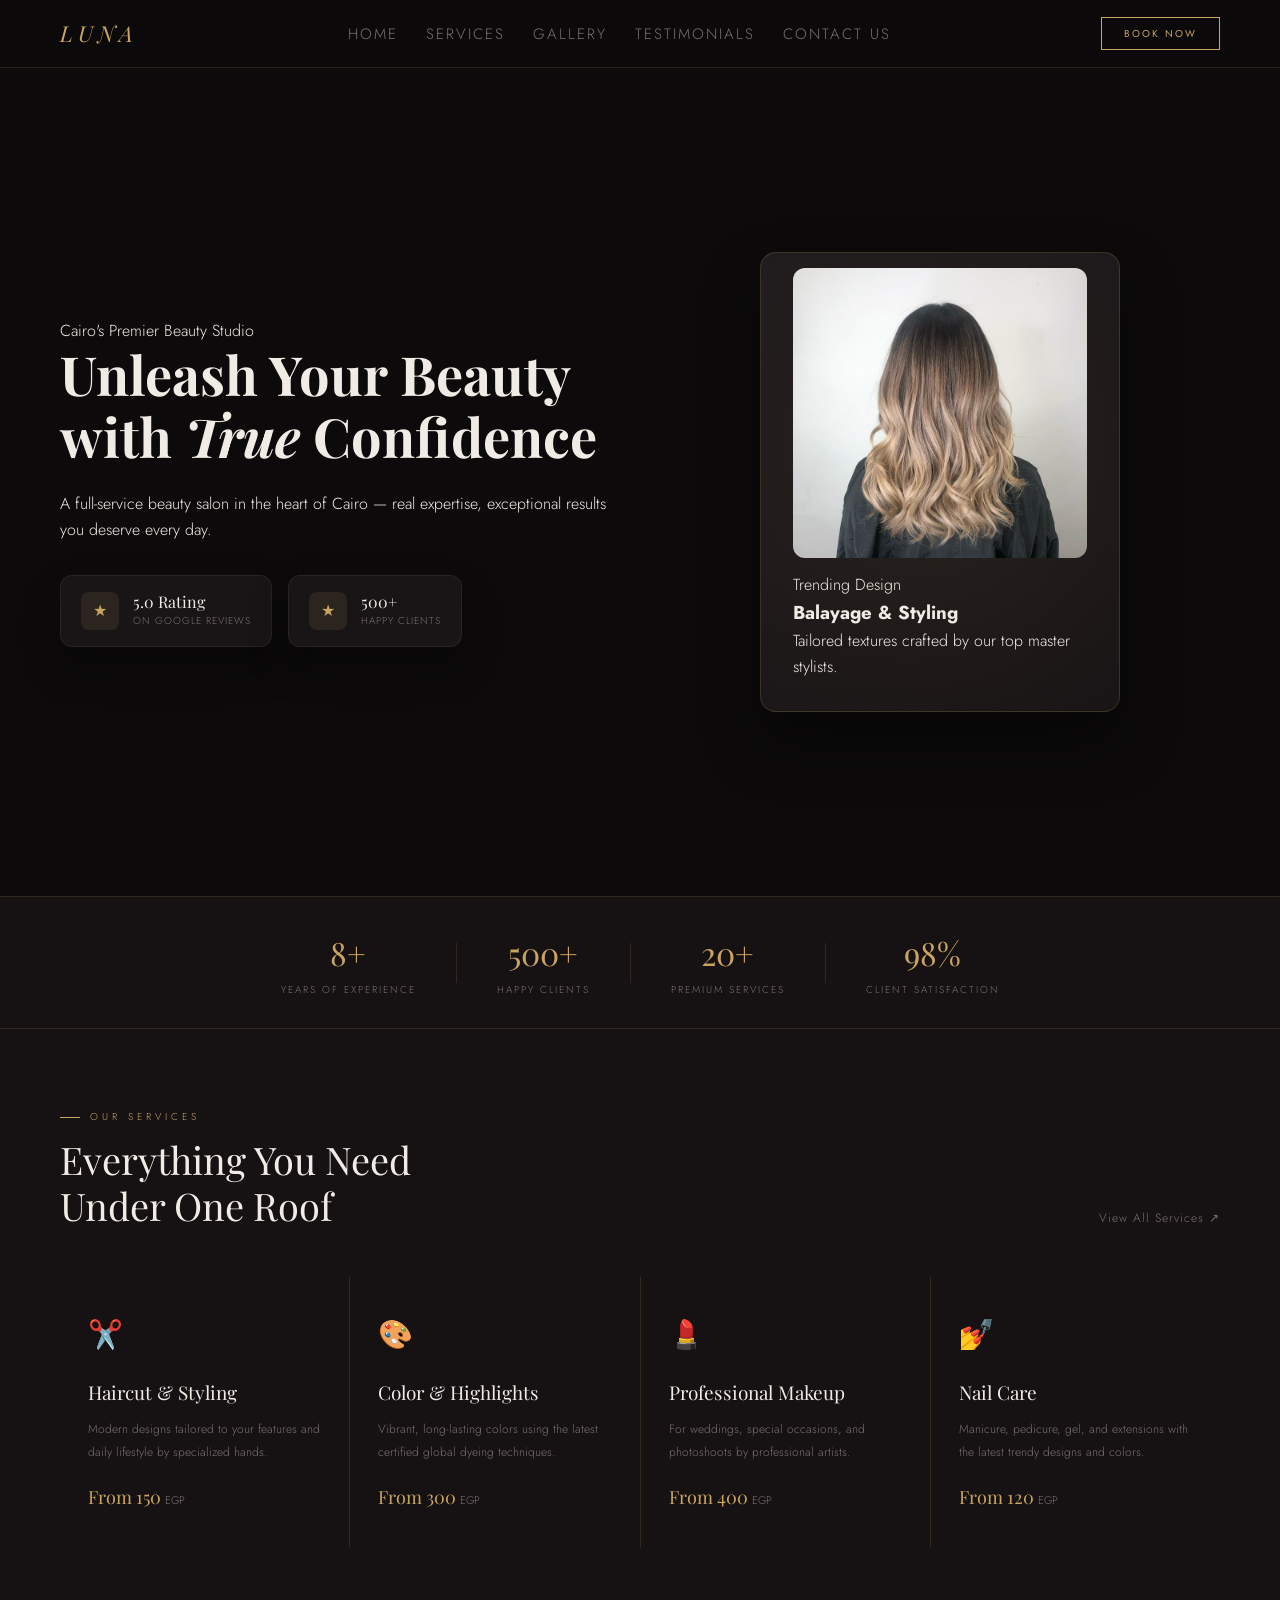
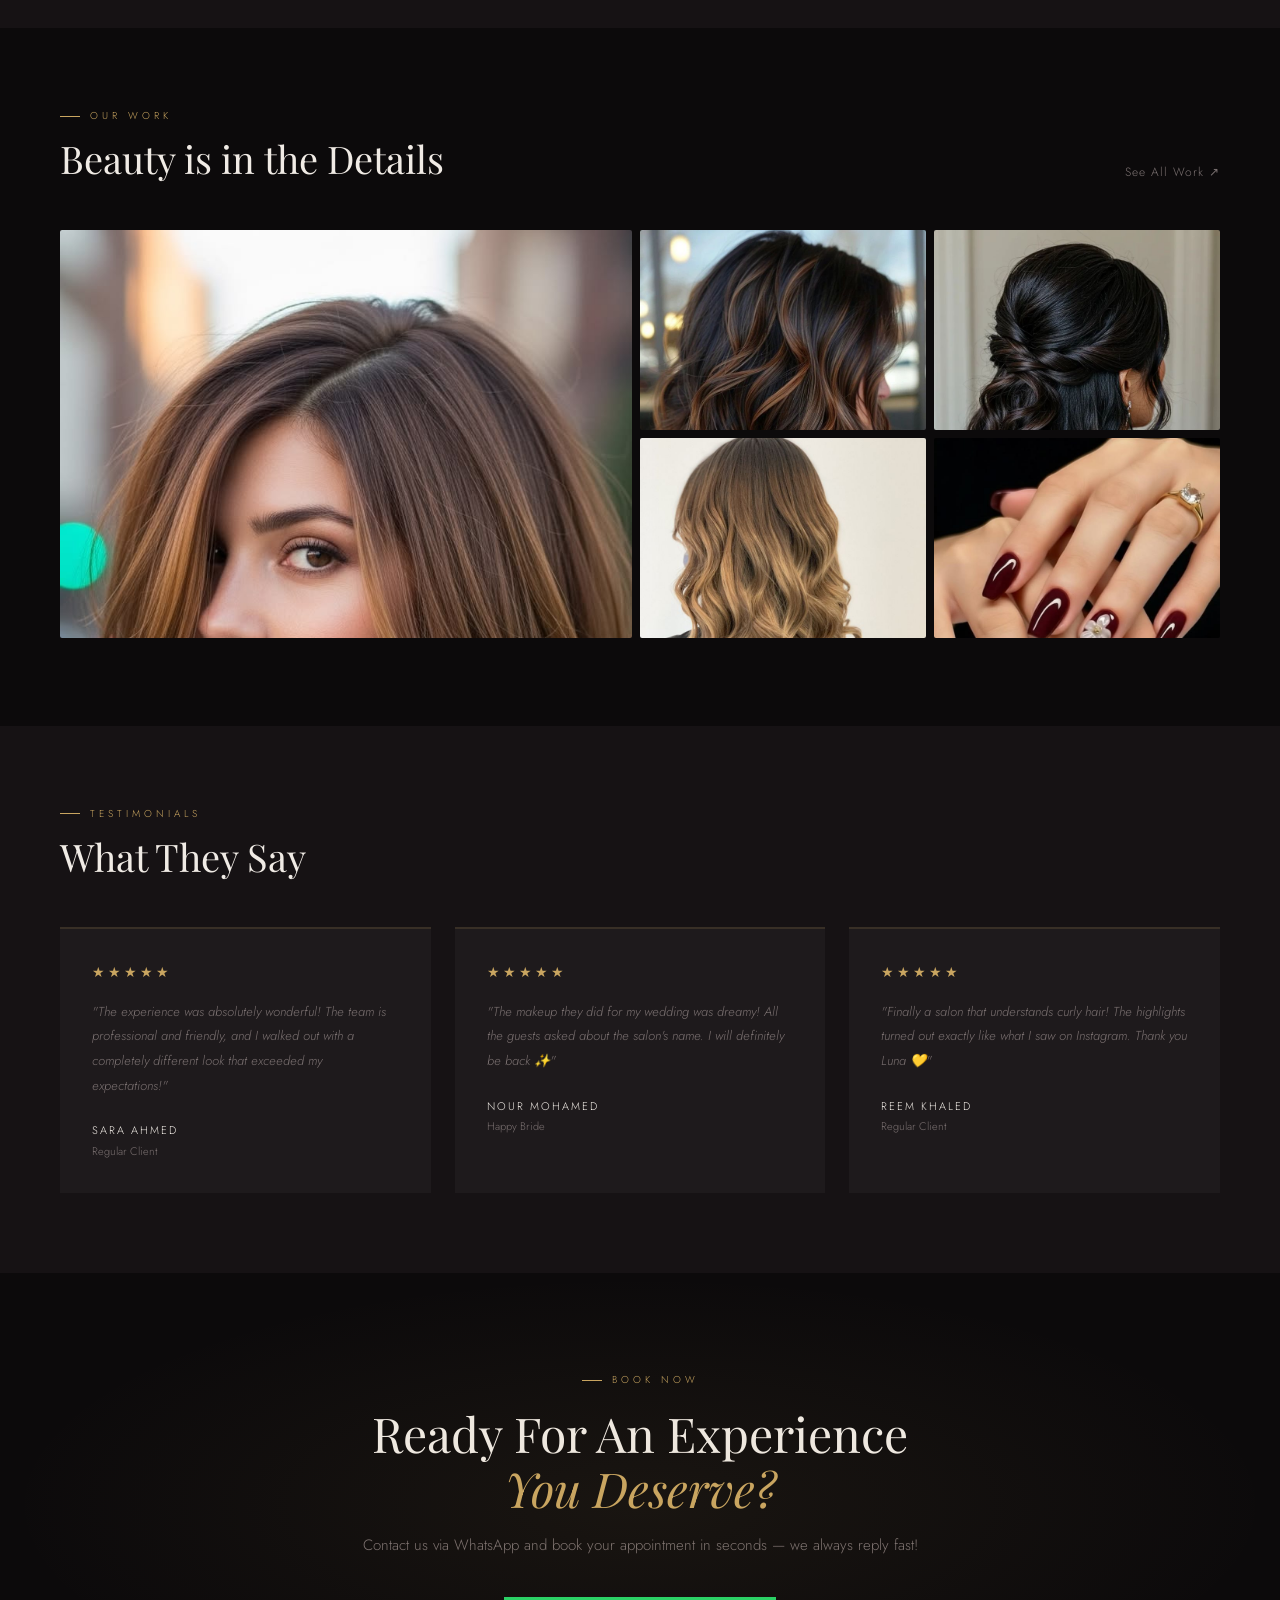
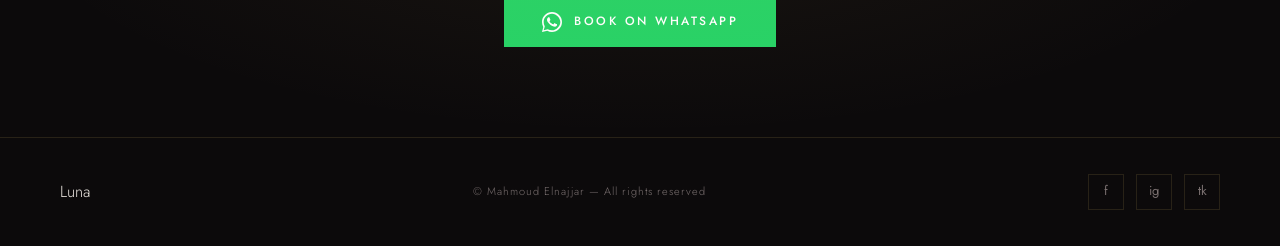
==== salon/index.html @ 4458add7 "Add files via upload" ====
<!DOCTYPE html>
<html lang="en"> <head>
    <meta charset="UTF-8">
    <meta name="viewport" content="width=device-width, initial-scale=1.0">
    <title>Luna Beauty Studio</title>
    <link href="https://fonts.googleapis.com/css2?family=Playfair+Display:ital,wght@0,400;0,700;1,400&family=Jost:wght@300;400;500;600&display=swap" rel="stylesheet">
    <link rel="stylesheet" href="style.css">
</head>

<body>

    <nav>
        <div class="hero-logo">LUNA</div>
        <ul class="nav-links">
            <li><a href="#hero">Home</a></li>
            <li><a href="#services">Services</a></li>
            <li><a href="#gallery">Gallery</a></li>
            <li><a href="#testimonials">Testimonials</a></li>
            <li><a href="#contact">Contact Us</a></li>
        </ul>
        <button class="btn-nav" onclick="window.open('https://wa.me/201554022009','_blank')">Book Now</button>
    </nav>

    <section class="hero" id="hero">
        <div class="hero-content">
            <p class="dis">Cairo's Premier Beauty Studio</p>
            <h1 class="hero-title">
                Unleash Your Beauty <br>
                with <em>True</em> Confidence
            </h1>
            <p class="hero-sub">
                A full-service beauty salon in the heart of Cairo — real expertise, 
                exceptional results you deserve every day.
            </p>
            
            <div class="hero-stats">
                <div class="stat-card rate-card">
                    <div class="stat-icon">★</div>
                    <div>
                        <h4>5.0 Rating</h4>
                        <p>On Google Reviews</p>
                    </div>
                </div>
                <div class="stat-card clients-card">
                    <div class="stat-icon">★</div>
                    <div>
                        <h4>500+</h4>
                        <p>Happy Clients</p>
                    </div>
                </div>
            </div>
        </div>
        
        <div class="hero-visual">
            <div class="feat-card">
                <div class="card-glow"></div>
                <div class="card-content">
                    <img src="images/cover.jpg" class="card-img" alt="Balayage & Styling Cover">
                    <span class="card-tag">Trending Design</span>
                    <h3 class="card-title">Balayage & Styling</h3>
                    <p class="card-text">Tailored textures crafted by our top master stylists.</p>
                </div>
            </div>
        </div>
    </section>

    <div class="divider">
        <div class="div-item">
            <div class="div-num">8+</div>
            <div class="div-label">Years of Experience</div>
        </div>
        <div class="div-sep"></div>
        <div class="div-item">
            <div class="div-num">500+</div>
            <div class="div-label">Happy Clients</div>
        </div>
        <div class="div-sep"></div>
        <div class="div-item">
            <div class="div-num">20+</div>
            <div class="div-label">Premium Services</div>
        </div>
        <div class="div-sep"></div>
        <div class="div-item">
            <div class="div-num">98%</div>
            <div class="div-label">Client Satisfaction</div>
        </div>
    </div>

    <section class="services" id="services">
        <div class="sec-head">
            <div>
                <p class="sec-ey">Our Services</p>
                <h2 class="sec-title">Everything You Need<br>Under One Roof</h2>
            </div>
            <a href="#" class="sec-link">View All Services ↗</a>
        </div>

        <div class="services-grid">
            <div class="s-card">
                <span class="s-icon">✂️</span>
                <h3 class="s-name">Haircut & Styling</h3>
                <p class="s-desc">Modern designs tailored to your features and daily lifestyle by specialized hands.</p>
                <p class="s-price">From 150 <small>EGP</small></p>
            </div>
            <div class="s-card">
                <span class="s-icon">🎨</span>
                <h3 class="s-name">Color & Highlights</h3>
                <p class="s-desc">Vibrant, long-lasting colors using the latest certified global dyeing techniques.</p>
                <p class="s-price">From 300 <small>EGP</small></p>
            </div>
            <div class="s-card">
                <span class="s-icon">💄</span>
                <h3 class="s-name">Professional Makeup</h3>
                <p class="s-desc">For weddings, special occasions, and photoshoots by professional artists.</p>
                <p class="s-price">From 400 <small>EGP</small></p>
            </div>
            <div class="s-card">
                <span class="s-icon">💅</span>
                <h3 class="s-name">Nail Care</h3>
                <p class="s-desc">Manicure, pedicure, gel, and extensions with the latest trendy designs and colors.</p>
                <p class="s-price">From 120 <small>EGP</small></p>
            </div>
        </div>
    </section>

    <section class="gallery" id="gallery">
        <div class="sec-head">
            <div>
                <p class="sec-ey">Our Work</p>
                <h2 class="sec-title">Beauty is in the Details</h2>
            </div>
            <a href="#" class="sec-link">See All Work ↗</a>
        </div>

       <div class="gal-grid">
            <div class="g-item">
                <img src="images/cut-color.jpg" alt="Cut & Color" class="g-img" loading="lazy">
                <div class="g-overlay"><span class="g-label">Cut & Color</span></div>
            </div>
            <div class="g-item">
                <img src="images/highlights.jpg" alt="Highlights" class="g-img pos-center" loading="lazy">
                <div class="g-overlay"><span class="g-label">Highlights</span></div>
            </div>
            <div class="g-item">
                <img src="images/styling.jpg" alt="Bridal Makeup" class="g-img pos-center" loading="lazy">
                <div class="g-overlay"><span class="g-label">Bridal Makeup</span></div>
            </div>
            <div class="g-item">
                <img src="images/balayage.jpg" alt="Balayage" class="g-img pos-center" loading="lazy">
                <div class="g-overlay"><span class="g-label">Balayage</span></div>
            </div>
            <div class="g-item">
                <img src="images/nail-art.jpg" alt="Nail Art" class="g-img" loading="lazy">
                <div class="g-overlay"><span class="g-label">Nail Art</span></div>
            </div>
            <div class="g-item">
                <img src="images/updo.jpg" alt="Updo Styling" class="g-img" loading="lazy">
                <div class="g-overlay"><span class="g-label">Updo Styling</span></div>
            </div>
        </div>
    </section>

    <section class="testimonials" id="testimonials">
        <div class="sec-head">
            <div>
                <p class="sec-ey">Testimonials</p>
                <h2 class="sec-title">What They Say</h2>
            </div>
        </div>

        <div class="t-grid">
            <div class="t-card">
                <div class="t-stars">★★★★★</div>
                <p class="t-text">"The experience was absolutely wonderful! The team is professional and friendly, and I walked out with a completely different look that exceeded my expectations!"</p>
                <div class="t-author">
                    <div class="t-name">Sara Ahmed</div>
                    <div class="t-role">Regular Client</div>
                </div>
            </div>
            <div class="t-card">
                <div class="t-stars">★★★★★</div>
                <p class="t-text">"The makeup they did for my wedding was dreamy! All the guests asked about the salon's name. I will definitely be back ✨"</p>
                <div class="t-author">
                    <div class="t-name">Nour Mohamed</div>
                    <div class="t-role">Happy Bride</div>
                </div>
            </div>
            <div class="t-card">
                <div class="t-stars">★★★★★</div>
                <p class="t-text">"Finally a salon that understands curly hair! The highlights turned out exactly like what I saw on Instagram. Thank you Luna 💛"</p>
                <div class="t-author">
                    <div class="t-name">Reem Khaled</div>
                    <div class="t-role">Regular Client</div>
                </div>
            </div>
        </div>
    </section>

    <section class="cta" id="contact">
        <p class="sec-ey" style="display:inline-flex; gap:10px; margin-bottom:18px">Book Now</p>
        <h2 class="sec-title">
            Ready For An Experience<br>
            <em>You Deserve?</em>
        </h2>
        <p class="cta-sub">Contact us via WhatsApp and book your appointment in seconds — we always reply fast!</p>

        <a href="https://wa.me/201554022009?text=Hello,%20I%20would%20like%20to%20book%20an%20appointment%20at%20Luna%20Beauty%20Studio" target="_blank" class="btn-wa" style="text-decoration: none;">
            <svg width="20" height="20" viewBox="0 0 24 24" class="wa-icon">
                <path d="M17.472 14.382c-.297-.149-1.758-.867-2.03-.967-.273-.099-.471-.148-.67.15-.197.297-.767.966-.94 1.164-.173.199-.347.223-.644.075-.297-.15-1.255-.463-2.39-1.475-.883-.788-1.48-1.761-1.653-2.059-.173-.297-.018-.458.13-.606.134-.133.298-.347.446-.52.149-.174.198-.298.298-.497.099-.198.05-.371-.025-.52-.075-.149-.669-1.612-.916-2.207-.242-.579-.487-.5-.669-.51-.173-.008-.371-.01-.57-.01-.198 0-.52.074-.792.372-.272.297-1.04 1.016-1.04 2.479 0 1.462 1.065 2.875 1.213 3.074.149.198 2.096 3.2 5.077 4.487.709.306 1.262.489 1.694.625.712.227 1.36.195 1.871.118.571-.085 1.758-.719 2.006-1.413.248-.694.248-1.289.173-1.413z"/>
                <path d="M12 0C5.373 0 0 5.373 0 12c0 2.127.555 4.126 1.526 5.858L0 24l6.335-1.508A11.945 11.945 0 0012 24c6.627 0 12-5.373 12-12S18.627 0 12 0zm0 22c-1.873 0-3.641-.487-5.178-1.342L2 22l1.368-4.718A9.953 9.953 0 012 12C2 6.477 6.477 2 12 2s10 5.477 10 10-4.477 10-10 10z"/>
            </svg>
            Book on WhatsApp
        </a>
    </section>

    <footer>
        <div class="logo">Luna</div>
        <p class="f-copy">© Mahmoud Elnajjar — All rights reserved</p>
        <div class="socials">
            <a href="#" class="soc" title="Facebook">f</a>
            <a href="#" class="soc" title="Instagram">ig</a>
            <a href="#" class="soc" title="TikTok">tk</a>
        </div>
    </footer>

</body>
</html>
---- salon/style.css ----
/* 1. الإعدادات العامة والمتغيرات */
* {
    margin: 0;
    padding: 0;
    box-sizing: border-box;
}

:root {
    --bg: #0c0a0b;
    --surface: #161214;
    --card: #1e1a1c;
    --gold: #c9a560;
    --rose: #cc7b85;
    --text: #f0ebe5;
    --muted: #7a7070;
    --border: rgba(201, 165, 96, 0.15);
}

html {
    scroll-behavior: smooth;
}

body {
    background: var(--bg);
    color: var(--text);
    font-family: 'Jost', sans-serif;
    font-weight: 300;
    line-height: 1.6;
    overflow-x: hidden;
}

/* 2. شريط التنقل (Navbar) */
nav {
    position: sticky;
    top: 0;
    z-index: 100;
    display: flex;
    align-items: center;
    justify-content: space-between;
    padding: 16px 60px;
    background: rgba(12, 10, 11, 0.95);
    backdrop-filter: blur(12px);
    border-bottom: 1px solid var(--border);
}

.hero-logo {
    font-family: 'Playfair Display', serif;
    font-size: 22px;
    letter-spacing: 5px;
    color: var(--gold);
    font-style: italic;
}

.nav-links {
    display: flex;
    gap: 28px;
    list-style-type: none;
    direction: ltr;
}

.nav-links a {
    color: var(--muted);
    font-size: 15px;
    letter-spacing: 2px;
    text-transform: uppercase;
    transition: color .2s;
    text-decoration: none;
}

.nav-links a:hover {
    color: var(--text);
}

.btn-nav {
    background: transparent;
    border: 1.2px solid var(--gold);
    color: var(--gold);
    padding: 8px 22px;
    font-family: 'Jost', sans-serif;
    font-size: 10px;
    letter-spacing: 2px;
    text-transform: uppercase;
    cursor: pointer;
    transition: all .2s;
}

.btn-nav:hover {
    background: var(--gold);
    color: var(--bg);
}

/* 3. واجهة الموقع (Hero Section) */
.hero {
    min-height: 92vh;
    display: grid;
    grid-template-columns: 1fr 1fr;
    align-items: center;
    padding: 60px 60px;
    position: relative;
    overflow: hidden;
    gap: 40px;
}

.hero-title {
    font-family: 'Playfair Display', serif;
    font-size: 54px;
    line-height: 1.15;
    margin-bottom: 24px;
}

.hero-stats {
    display: flex;
    gap: 16px;
    margin-top: 32px;
}

.hero-visual {
    position: relative;
    display: flex;
    justify-content: center;
    align-items: center;
    min-height: 500px;
    padding: 40px;
}

.feat-card {
    position: relative;
    width: 360px;
    height: 460px;
    background: linear-gradient(145deg, #1e1a1c, #161214);
    border: 1px solid rgba(201, 165, 96, 0.2);
    border-radius: 16px;
    padding: 32px;
    display: flex;
    flex-direction: column;
    justify-content: flex-end;
    overflow: hidden;
    box-shadow: 0 30px 60px rgba(0, 0, 0, 0.4);
    transition: transform 0.4s ease, border-color 0.4s ease;
}

.feat-card:hover {
    transform: translateY(-5px);
    border-color: var(--gold);
}

.card-glow {
    position: absolute;
    top: -50%;
    left: -50%;
    width: 200%;
    height: 200%;
    background: radial-gradient(circle, rgba(201, 165, 96, 0.08) 0%, transparent 60%);
    pointer-events: none;
}

.card-content {
    position: relative;
    z-index: 2;
}

.card-img {
    width: 100%;
    height: 290px;
    object-fit: cover;
    object-position: center top;
    border-radius: 12px;
    margin-bottom: 14px;
    display: block;
}

.stat-card {
    position: relative;
    background: rgba(30, 26, 28, 0.75);
    backdrop-filter: blur(12px);
    border: 1px solid rgba(255, 255, 255, 0.06);
    padding: 16px 20px;
    border-radius: 12px;
    display: flex;
    align-items: center;
    gap: 14px;
    box-shadow: 0 20px 40px rgba(0, 0, 0, 0.3);
    z-index: 3;
    transition: transform 0.3s ease;
}

.stat-card:hover {
    transform: scale(1.05);
}

.stat-icon {
    width: 38px;
    height: 38px;
    background: rgba(201, 165, 96, 0.1);
    border-radius: 8px;
    display: flex;
    align-items: center;
    justify-content: center;
    color: var(--gold);
    font-size: 16px;
}

.stat-card h4 {
    font-family: 'Playfair Display', serif;
    font-size: 16px;
    color: var(--text);
    font-weight: 400;
    line-height: 1.2;
}

.stat-card p {
    font-size: 10px;
    color: var(--muted);
    text-transform: uppercase;
    letter-spacing: 1px;
    margin-top: 2px;
}

/* 4. شريط الأرقام والفاصل (Divider) */
.divider {
    display: flex;
    align-items: center;
    justify-content: center;
    gap: 40px;
    padding: 30px 60px;
    background: var(--surface);
    border-top: 1px solid var(--border);
    border-bottom: 1px solid var(--border);
}

.div-item {
    text-align: center;
}

.div-num {
    font-family: 'Playfair Display', serif;
    font-size: 32px;
    color: var(--gold);
}

.div-label {
    font-size: 10px;
    letter-spacing: 2px;
    text-transform: uppercase;
    color: var(--muted);
    margin-top: 4px;
}

.div-sep {
    width: 1px;
    height: 40px;
    background: var(--border);
}

/* 5. سيكشن الخدمات (Services) */
.services {
    padding: 80px 60px;
    background: var(--surface);
}

.sec-head {
    display: flex;
    justify-content: space-between;
    align-items: flex-end;
    margin-bottom: 48px;
}

.sec-ey {
    font-size: 10px;
    letter-spacing: 4px;
    text-transform: uppercase;
    color: var(--gold);
    margin-bottom: 12px;
    display: flex;
    align-items: center;
    gap: 10px;
}

.sec-ey::before {
    content: '';
    width: 20px;
    height: 1px;
    background: var(--gold);
}

.sec-title {
    font-family: 'Playfair Display', serif;
    font-size: 38px;
    font-weight: 400;
    line-height: 1.2;
}

.sec-link {
    color: var(--muted);
    font-size: 12px;
    text-decoration: none;
    letter-spacing: 1px;
    transition: color .2s;
}

.sec-link:hover {
    color: var(--gold);
}

.services-grid {
    display: grid;
    grid-template-columns: repeat(4, 1fr);
    gap: 1px;
    background: var(--border);
}

.s-card {
    background: var(--surface);
    padding: 36px 28px;
    transition: background .3s;
    cursor: default;
    position: relative;
    overflow: hidden;
}

.s-card::after {
    content: '';
    position: absolute;
    bottom: 0;
    left: 0;
    width: 0;
    height: 2px;
    background: var(--gold);
    transition: width .35s;
}

.s-card:hover::after {
    width: 100%;
}

.s-card:hover {
    background: var(--card);
}

.s-icon {
    font-size: 28px;
    margin-bottom: 20px;
    display: block;
}

.s-name {
    font-family: 'Playfair Display', serif;
    font-size: 19px;
    margin-bottom: 10px;
    font-weight: 400;
}

.s-desc {
    color: var(--muted);
    font-size: 12px;
    line-height: 1.9;
    margin-bottom: 20px;
}

.s-price {
    color: var(--gold);
    font-size: 18px;
    font-family: 'Playfair Display', serif;
}

.s-price small {
    color: var(--muted);
    font-size: 11px;
    font-family: 'Jost', sans-serif;
}

/* 6. معرض الصور (Gallery) */
.gallery {
    padding: 80px 60px;
}

.gal-grid {
    display: grid;
    grid-template-columns: 2fr 1fr 1fr;
    grid-template-rows: 200px 200px;
    gap: 8px;
    margin-top: 48px;
}

.g-img {
    position: absolute;
    inset: 0;
    width: 100%;
    height: 100%;
    object-fit: cover;
    object-position: center top;
    display: block;
    transition: transform 0.4s ease;
}

.g-img.pos-center {
    object-position: center 25%;
}

.g-item {
    overflow: hidden;
    cursor: pointer;
    position: relative;
    border-radius: 2px;
}

.g-item:first-child {
    grid-row: 1/3;
}

.g-item:hover .g-img {
    transform: scale(1.05);
}

.g-overlay {
    position: absolute;
    inset: 0;
    background: linear-gradient(to top, rgba(0, 0, 0, .55) 0%, transparent 50%);
    opacity: 0;
    transition: opacity .3s;
    display: flex;
    align-items: flex-end;
    padding: 18px;
}

.g-item:hover .g-overlay {
    opacity: 1;
}

.g-label {
    color: white;
    font-size: 11px;
    letter-spacing: 2px;
    text-transform: uppercase;
}

/* 7. آراء العملاء (Testimonials) */
.testimonials {
    padding: 80px 60px;
    background: var(--surface);
}

.t-grid {
    display: grid;
    grid-template-columns: repeat(3, 1fr);
    gap: 24px;
    margin-top: 48px;
}

.t-card {
    background: var(--card);
    padding: 32px;
    border-top: 2px solid var(--border);
    transition: border-color .3s;
}

.t-card:hover {
    border-top-color: var(--gold);
}

.t-stars {
    color: var(--gold);
    margin-bottom: 16px;
    font-size: 14px;
    letter-spacing: 3px;
}

.t-text {
    color: var(--muted);
    font-size: 13px;
    line-height: 1.9;
    margin-bottom: 24px;
    font-style: italic;
}

.t-name {
    font-size: 11px;
    letter-spacing: 2px;
    text-transform: uppercase;
}

.t-role {
    font-size: 11px;
    color: var(--muted);
    margin-top: 3px;
}

/* 8. سيكشن الحجز (CTA Section) */
.cta {
    padding: 90px 60px;
    text-align: center;
    position: relative;
    overflow: hidden;
}

.cta::before {
    content: '';
    position: absolute;
    inset: 0;
    background: radial-gradient(ellipse at center, rgba(201, 165, 96, .07) 0%, transparent 70%);
    pointer-events: none;
}

.cta .sec-title {
    font-size: 48px;
    margin-bottom: 16px;
    line-height: 1.15;
}

.cta .sec-title em {
    font-style: italic;
    color: var(--gold);
}

.cta-sub {
    color: var(--muted);
    margin-bottom: 40px;
    font-size: 15px;
}

.btn-wa {
    background: #25D366;
    color: white;
    padding: 15px 38px;
    border: none;
    font-family: 'Jost', sans-serif;
    font-size: 12px;
    letter-spacing: 2.5px;
    text-transform: uppercase;
    cursor: pointer;
    display: inline-flex;
    align-items: center;
    gap: 12px;
    font-weight: 500;
    transition: opacity .2s;
}

.btn-wa:hover {
    opacity: .88;
}

.wa-icon {
    fill: white;
}

/* 9. الفوتر (Footer) */
footer {
    padding: 36px 60px;
    border-top: 1px solid var(--border);
    display: flex;
    justify-content: space-between;
    align-items: center;
}

.f-copy {
    color: var(--muted);
    font-size: 11px;
    letter-spacing: 1px;
}

.socials {
    display: flex;
    gap: 12px;
}

.soc {
    width: 36px;
    height: 36px;
    border: 1px solid var(--border);
    display: flex;
    align-items: center;
    justify-content: center;
    color: var(--muted);
    font-size: 13px;
    text-decoration: none;
    transition: all .2s;
    font-weight: 400;
}

.soc:hover {
    border-color: var(--gold);
    color: var(--gold);
}

/* 10. شاشات التجاوب (Responsive Design) */
/* ==========================================================================
   10. شاشات التجاوب المعدلة لظبط الصور والعرض على الموبايل
   ========================================================================== */

@media (max-width: 1200px) {
    .hero-title {
        font-size: 42px;
    }
}

@media (max-width: 1100px) {
    nav {
        padding: 16px 40px;
    }
    .hero {
        padding: 60px 40px;
        gap: 30px;
    }
    .services-grid {
        grid-template-columns: repeat(2, 1fr);
    }
    .gal-grid {
        grid-template-columns: 1.5fr 1fr;
        grid-template-rows: 240px 240px;
    }
    .g-item:first-child {
        grid-row: auto;
        grid-column: span 2;
    }
}

/* تعديل شاشات التابلت والموبايل المرتكز على وضوح الصور */
@media (max-width: 768px) {
    .btn-nav {
        display: none;
    }
    nav {
        padding: 14px 24px;
    }
    .nav-links {
        display: none;
    }
    .hero {
        grid-template-columns: 1fr;
        padding: 40px 24px;
        min-height: auto;
        gap: 32px;
        text-align: center;
    }
    .hero-title {
        font-size: 34px;
        max-width: 100%;
    }
    .hero-sub {
        max-width: 100%;
        font-size: 14px;
    }
    .hero-visual {
        min-height: auto;
        padding: 10px 0;
        width: 100%;
    }
    .feat-card {
        width: 100%;
        max-width: 100%;
        height: 420px; /* زيادة الطول شوية عشان الصورة تاخد راحتها */
        margin: 0 auto;
        padding: 20px;
    }
    .card-img {
        height: 260px;
        object-position: center top; /* رفع صورة الهيرو لفوق عشان تبان كاملة */
    }
    .hero-stats {
        justify-content: center;
        flex-wrap: wrap;
        width: 100%;
    }
    .divider {
        flex-direction: column;
        gap: 20px;
        padding: 30px 24px;
    }
    .div-sep {
        width: 40px;
        height: 1px;
    }
    .sec-head {
        flex-direction: column;
        align-items: center;
        text-align: center;
        gap: 12px;
        margin-bottom: 32px;
        width: 100%;
    }
    .sec-ey {
        justify-content: center;
    }
    .sec-title {
        font-size: 28px;
        max-width: 100%;
    }
    .services, .gallery, .testimonials, .cta {
        padding: 50px 24px;
        width: 100%;
    }
    .t-grid {
        grid-template-columns: 1fr;
        gap: 20px;
    }
    
    /* تظبيط الصور في الجاليري للموبايل */
    .gal-grid {
        grid-template-columns: 1fr;
        grid-template-rows: repeat(6, 280px); /* زيادة الارتفاع لـ 280px علشان الصورة تفرش وتوضح */
        gap: 16px;
    }
    .g-img {
        object-position: center 15% !important; /* إجبار كل الصور تترفع لفوق وتبين تفاصيل الشغل */
    }
    .g-item:first-child {
        grid-column: auto;
    }
    .g-overlay {
        opacity: 1;
        background: linear-gradient(to top, rgba(0, 0, 0, .5) 0%, transparent 60%);
    }
    .cta .sec-title {
        font-size: 30px;
    }
    footer {
        padding: 24px;
        flex-direction: column;
        gap: 16px;
        text-align: center;
    }
}

/* الفيكس النهائي للشاشات الصغيرة جداً */
@media (max-width: 480px) {
    nav {
        padding: 14px 16px;
    }
    .hero-logo {
        font-size: 18px;
        letter-spacing: 3px;
    }
    .hero, .services, .gallery, .testimonials, .cta {
        padding-left: 16px;
        padding-right: 16px;
        width: 100%;
    }
    .hero-title {
        font-size: 26px;
        line-height: 1.2;
    }
    .hero-sub {
        font-size: 13px;
    }
    .feat-card {
        height: 380px;
    }
    .card-img {
        height: 220px;
    }
    .gal-grid {
        grid-template-rows: repeat(6, 250px); /* مقاس متناسق جداً لشاشات الموبايل الصغير */
    }
    .services-grid {
        grid-template-columns: 1fr;
        width: 100%;
    }
    .s-card {
        padding: 28px 20px;
    }
    .hero-stats {
        flex-direction: column;
        align-items: center;
        width: 100%;
    }
    .stat-card {
        width: 100%;
        max-width: 100%;
    }
    .cta .sec-title {
        font-size: 24px;
    }
    .cta-sub {
        font-size: 13px;
    }
    .btn-wa {
        width: 100%;
        justify-content: center;
        padding: 14px 20px;
        font-size: 11px;
    }
}
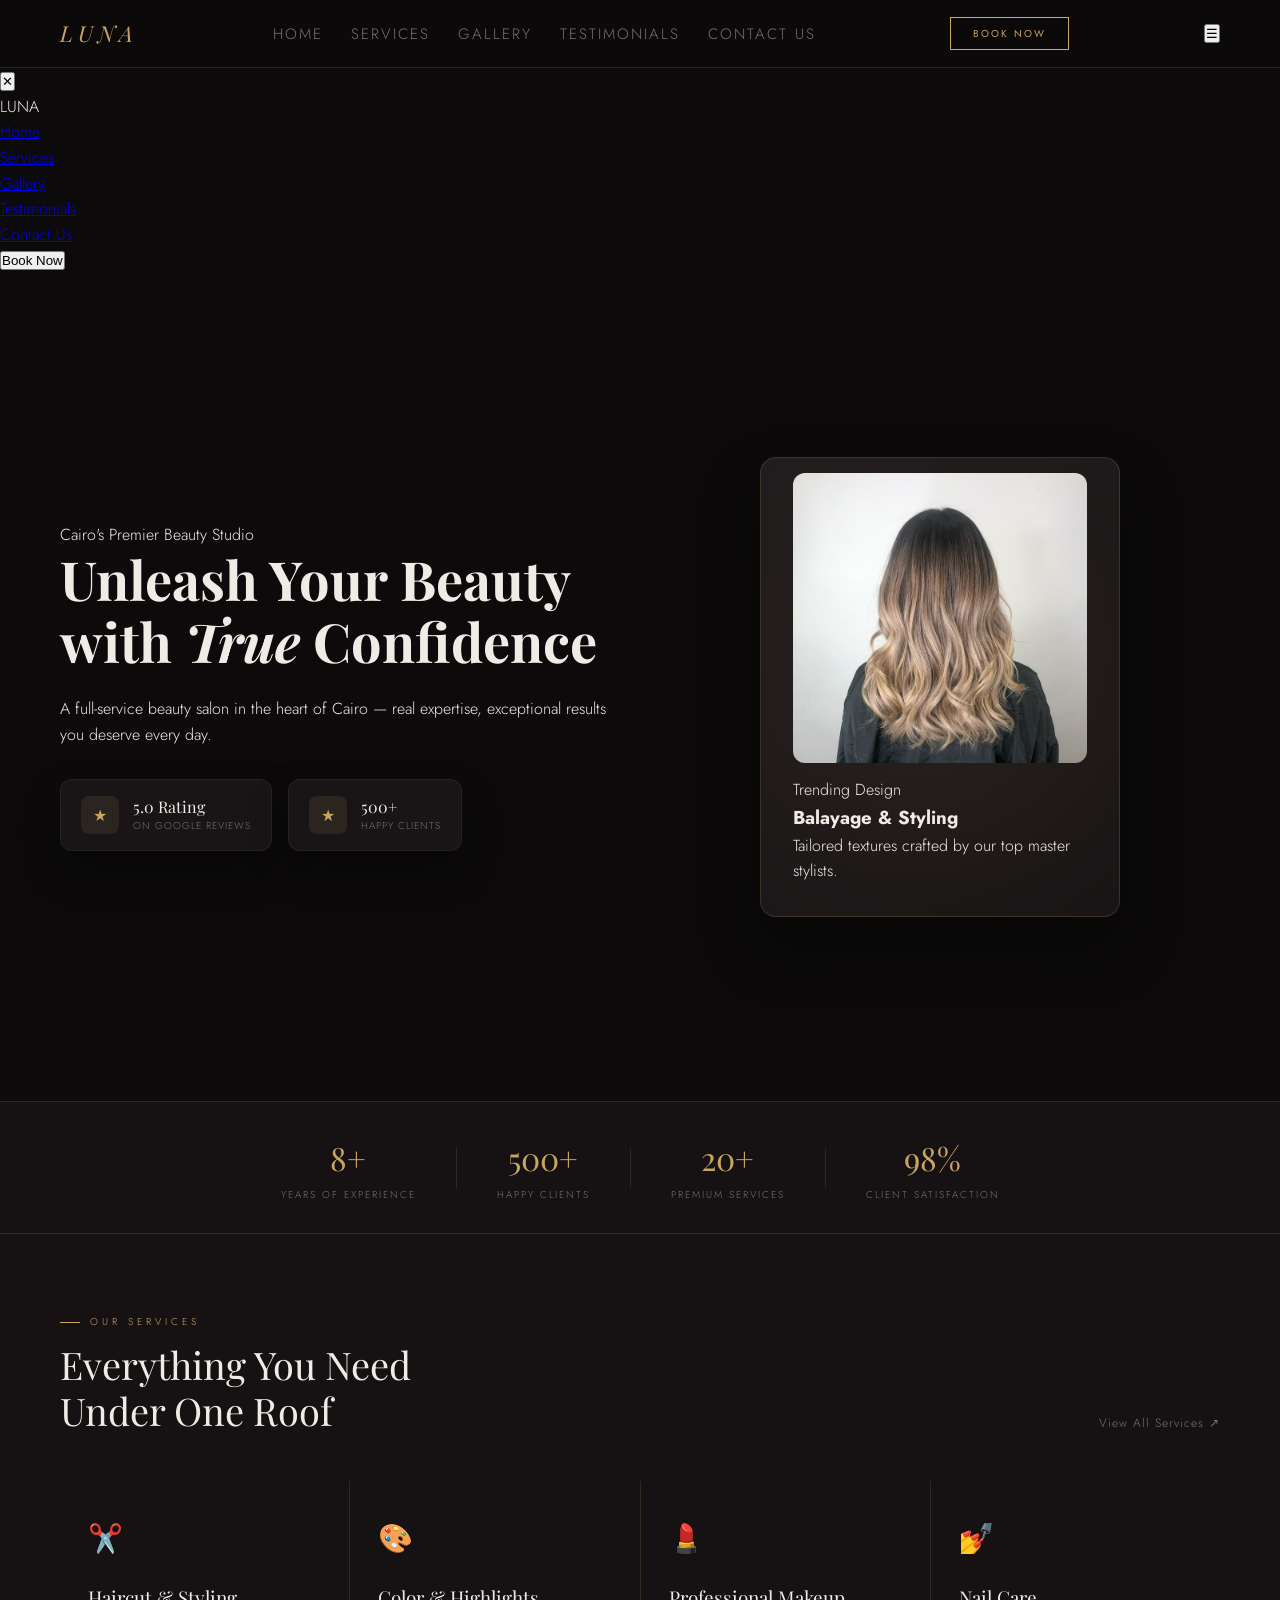
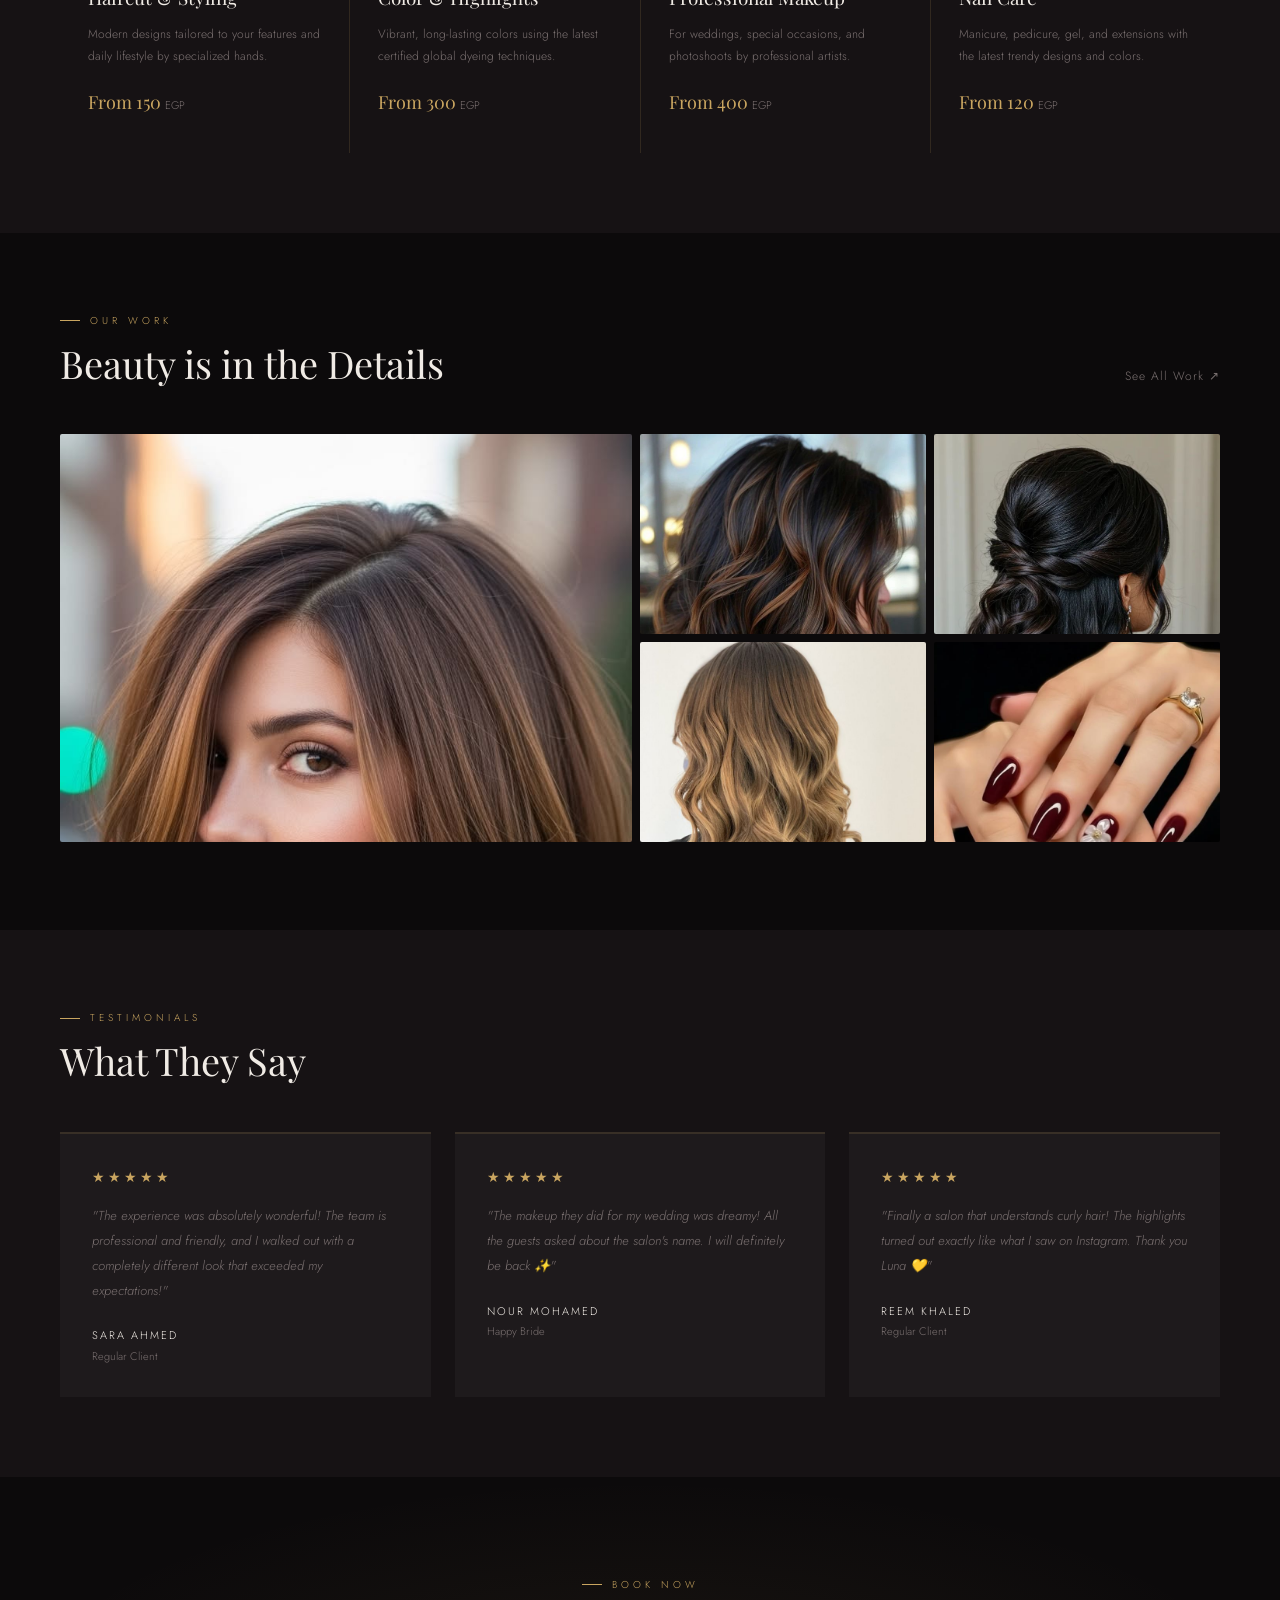
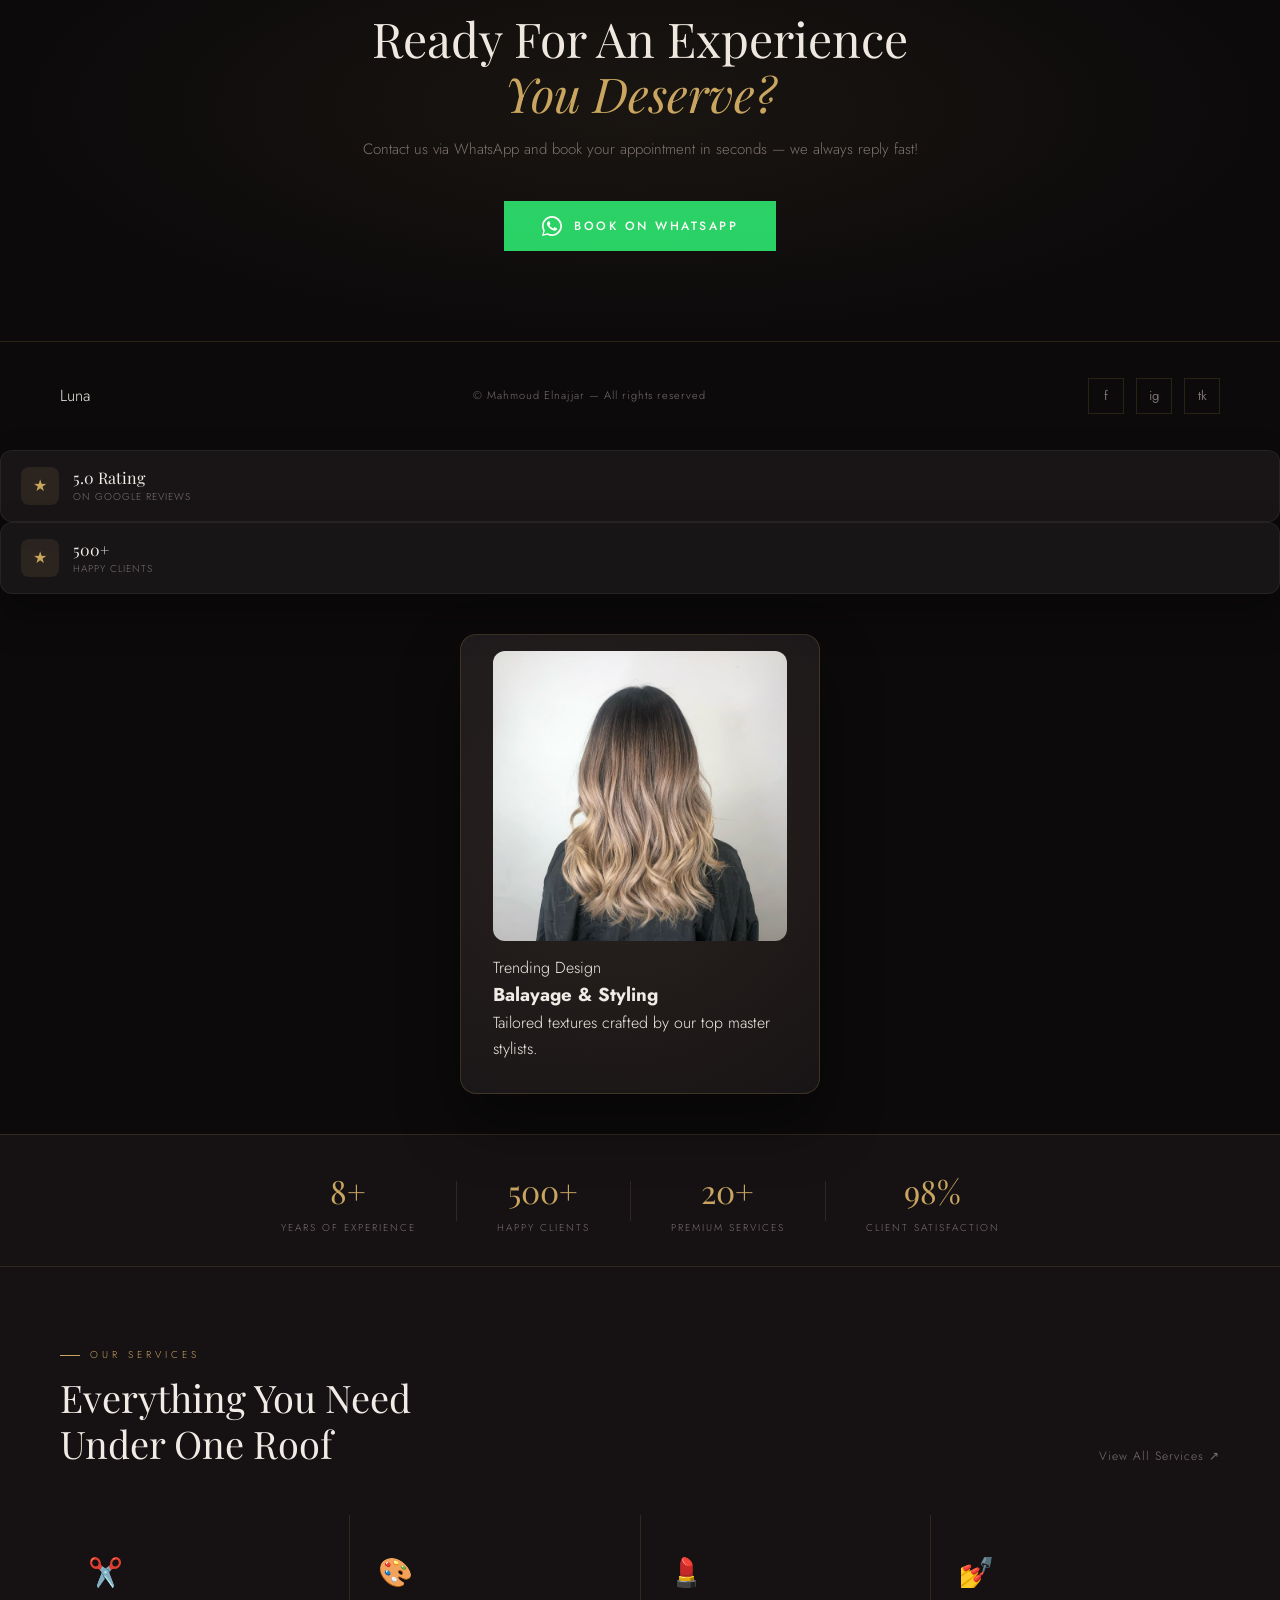
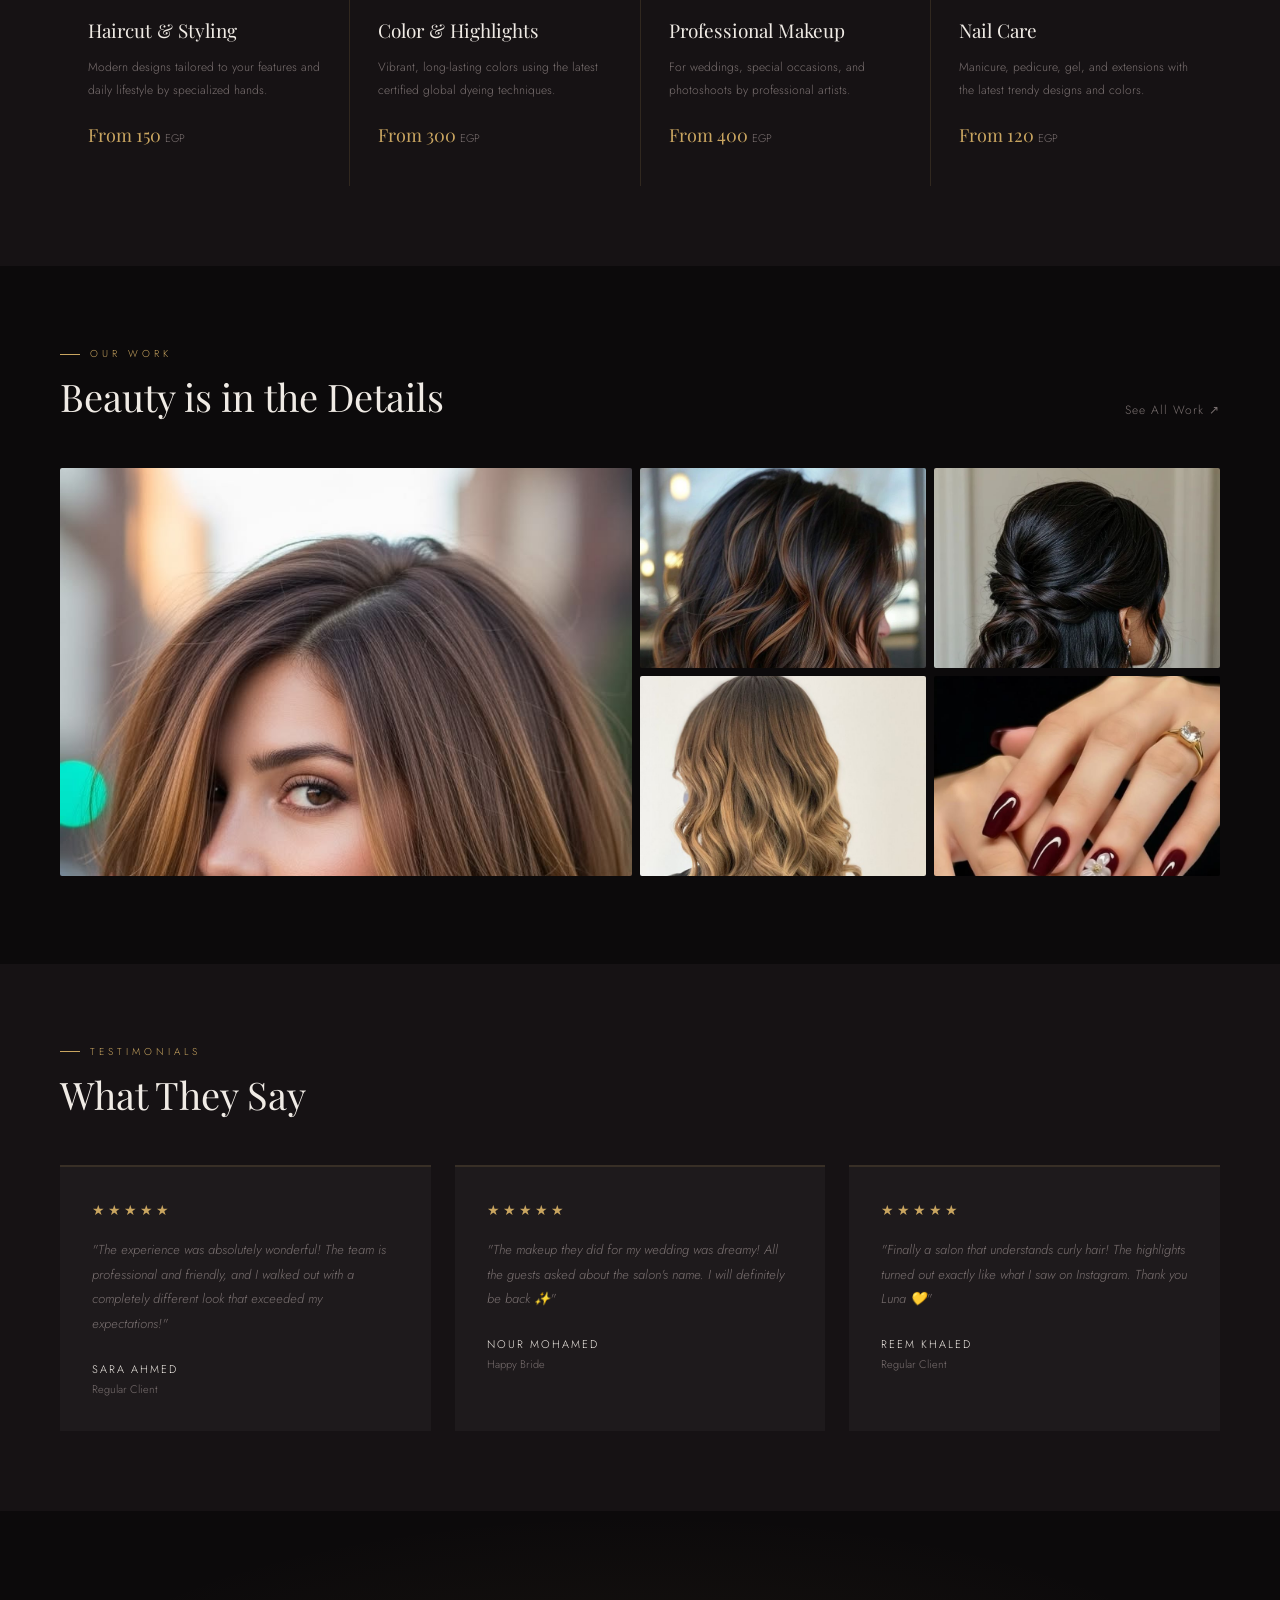
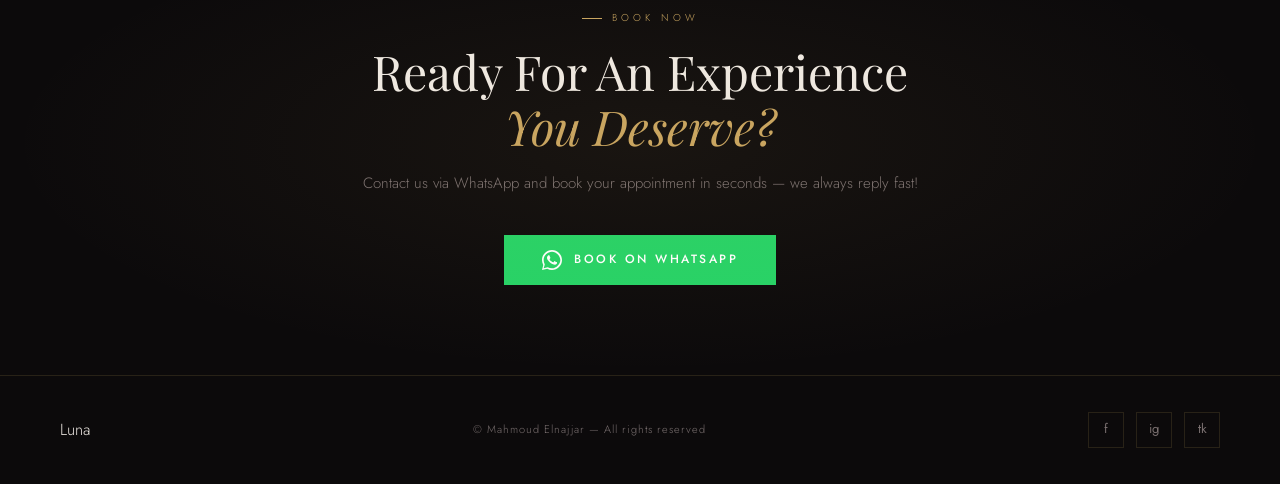
==== commit 7ea6044a: "Update print statement from 'Hello' to 'Goodbye'" ====
--- a/salon/index.html
+++ b/salon/index.html
@@ -1,14 +1,15 @@
 <!DOCTYPE html>
-<html lang="en"> <head>
+<html lang="en">
+<head>
     <meta charset="UTF-8">
     <meta name="viewport" content="width=device-width, initial-scale=1.0">
     <title>Luna Beauty Studio</title>
     <link href="https://fonts.googleapis.com/css2?family=Playfair+Display:ital,wght@0,400;0,700;1,400&family=Jost:wght@300;400;500;600&display=swap" rel="stylesheet">
     <link rel="stylesheet" href="style.css">
 </head>
-
 <body>
 
+    <!-- شريط التنقل (Navbar) -->
     <nav>
         <div class="hero-logo">LUNA</div>
         <ul class="nav-links">
@@ -19,8 +20,33 @@
             <li><a href="#contact">Contact Us</a></li>
         </ul>
         <button class="btn-nav" onclick="window.open('https://wa.me/201554022009','_blank')">Book Now</button>
+        
+        <!-- زرار فتح المنيو للموبايل -->
+        <button class="menu-toggle" id="menuOpenBtn">☰</button>
     </nav>
 
+    <!-- الخلفية المظلمة الشفافة عند فتح المنيو -->
+    <div class="menu-overlay" id="menuOverlay"></div>
+
+    <!-- المنيو الجانبية للموبايل (المعدلة احترافياً) -->
+    <div class="mobile-menu" id="mobileMenu">
+        <button class="menu-close" id="menuCloseBtn">✕</button>
+        
+        <!-- اللوجو الداخلي لضبط المظهر العلوي -->
+        <div class="mobile-menu-logo">LUNA</div>
+        
+        <ul class="mobile-nav-links">
+            <li><a href="#hero">Home</a></li>
+            <li><a href="#services">Services</a></li>
+            <li><a href="#gallery">Gallery</a></li>
+            <li><a href="#testimonials">Testimonials</a></li>
+            <li><a href="#contact">Contact Us</a></li>
+        </ul>
+        
+        <button class="btn-nav-mobile" onclick="window.open('https://wa.me/201554022009','_blank')">Book Now</button>
+    </div>
+
+    <!-- واجهة الموقع (Hero Section) -->
     <section class="hero" id="hero">
         <div class="hero-content">
             <p class="dis">Cairo's Premier Beauty Studio</p>
@@ -64,6 +90,7 @@
         </div>
     </section>
 
+    <!-- شريط الأرقام والفاصل (Divider) -->
     <div class="divider">
         <div class="div-item">
             <div class="div-num">8+</div>
@@ -86,6 +113,7 @@
         </div>
     </div>
 
+    <!-- سيكشن الخدمات (Services) -->
     <section class="services" id="services">
         <div class="sec-head">
             <div>
@@ -123,6 +151,7 @@
         </div>
     </section>
 
+    <!-- معرض الصور (Gallery) -->
     <section class="gallery" id="gallery">
         <div class="sec-head">
             <div>
@@ -160,6 +189,7 @@
         </div>
     </section>
 
+    <!-- آراء العملاء (Testimonials) -->
     <section class="testimonials" id="testimonials">
         <div class="sec-head">
             <div>
@@ -196,6 +226,7 @@
         </div>
     </section>
 
+    <!-- سيكشن الحجز (CTA Section) -->
     <section class="cta" id="contact">
         <p class="sec-ey" style="display:inline-flex; gap:10px; margin-bottom:18px">Book Now</p>
         <h2 class="sec-title">
@@ -213,6 +244,7 @@
         </a>
     </section>
 
+    <!-- الفوتر (Footer) -->
     <footer>
         <div class="logo">Luna</div>
         <p class="f-copy">© Mahmoud Elnajjar — All rights reserved</p>
@@ -223,5 +255,225 @@
         </div>
     </footer>
 
+    <!-- جافا سكريبت المطور لإغلاق وفتح القائمة والـ Overlay -->
+    <script>
+        const mobileMenu = document.getElementById('mobileMenu');
+        const menuOverlay = document.getElementById('menuOverlay');
+        const menuOpenBtn = document.getElementById('menuOpenBtn');
+        const menuCloseBtn = document.getElementById('menuCloseBtn');
+        const menuLinks = document.querySelectorAll('.mobile-nav-links a');
+
+        function openMenu() {
+            mobileMenu.classList.add('active');
+            menuOverlay.classList.add('active');
+            document.body.style.overflow = 'hidden'; 
+        }
+
+        function closeMenu() {
+            mobileMenu.classList.remove('active');
+            menuOverlay.classList.remove('active');
+            document.body.style.overflow = 'auto'; 
+        }
+
+        menuOpenBtn.addEventListener('click', openMenu);
+        menuCloseBtn.addEventListener('click', closeMenu);
+        menuOverlay.addEventListener('click', closeMenu); // إغلاق عند الضغط بالخارج
+
+        // إغلاق المنيو عند الضغط على أي لينك داخلها
+        menuLinks.forEach(link => {
+            link.addEventListener('click', closeMenu);
+        });
+    </script>
 </body>
-</html>+</html>
+                <div class="stat-card rate-card">
+                    <div class="stat-icon">★</div>
+                    <div>
+                        <h4>5.0 Rating</h4>
+                        <p>On Google Reviews</p>
+                    </div>
+                </div>
+                <div class="stat-card clients-card">
+                    <div class="stat-icon">★</div>
+                    <div>
+                        <h4>500+</h4>
+                        <p>Happy Clients</p>
+                    </div>
+                </div>
+            </div>
+        </div>
+        
+        <div class="hero-visual">
+            <div class="feat-card">
+                <div class="card-glow"></div>
+                <div class="card-content">
+                    <img src="images/cover.jpg" class="card-img" alt="Balayage & Styling Cover">
+                    <span class="card-tag">Trending Design</span>
+                    <h3 class="card-title">Balayage & Styling</h3>
+                    <p class="card-text">Tailored textures crafted by our top master stylists.</p>
+                </div>
+            </div>
+        </div>
+    </section>
+
+    <div class="divider">
+        <div class="div-item">
+            <div class="div-num">8+</div>
+            <div class="div-label">Years of Experience</div>
+        </div>
+        <div class="div-sep"></div>
+        <div class="div-item">
+            <div class="div-num">500+</div>
+            <div class="div-label">Happy Clients</div>
+        </div>
+        <div class="div-sep"></div>
+        <div class="div-item">
+            <div class="div-num">20+</div>
+            <div class="div-label">Premium Services</div>
+        </div>
+        <div class="div-sep"></div>
+        <div class="div-item">
+            <div class="div-num">98%</div>
+            <div class="div-label">Client Satisfaction</div>
+        </div>
+    </div>
+
+    <section class="services" id="services">
+        <div class="sec-head">
+            <div>
+                <p class="sec-ey">Our Services</p>
+                <h2 class="sec-title">Everything You Need<br>Under One Roof</h2>
+            </div>
+            <a href="#" class="sec-link">View All Services ↗</a>
+        </div>
+
+        <div class="services-grid">
+            <div class="s-card">
+                <span class="s-icon">✂️</span>
+                <h3 class="s-name">Haircut & Styling</h3>
+                <p class="s-desc">Modern designs tailored to your features and daily lifestyle by specialized hands.</p>
+                <p class="s-price">From 150 <small>EGP</small></p>
+            </div>
+            <div class="s-card">
+                <span class="s-icon">🎨</span>
+                <h3 class="s-name">Color & Highlights</h3>
+                <p class="s-desc">Vibrant, long-lasting colors using the latest certified global dyeing techniques.</p>
+                <p class="s-price">From 300 <small>EGP</small></p>
+            </div>
+            <div class="s-card">
+                <span class="s-icon">💄</span>
+                <h3 class="s-name">Professional Makeup</h3>
+                <p class="s-desc">For weddings, special occasions, and photoshoots by professional artists.</p>
+                <p class="s-price">From 400 <small>EGP</small></p>
+            </div>
+            <div class="s-card">
+                <span class="s-icon">💅</span>
+                <h3 class="s-name">Nail Care</h3>
+                <p class="s-desc">Manicure, pedicure, gel, and extensions with the latest trendy designs and colors.</p>
+                <p class="s-price">From 120 <small>EGP</small></p>
+            </div>
+        </div>
+    </section>
+
+    <section class="gallery" id="gallery">
+        <div class="sec-head">
+            <div>
+                <p class="sec-ey">Our Work</p>
+                <h2 class="sec-title">Beauty is in the Details</h2>
+            </div>
+            <a href="#" class="sec-link">See All Work ↗</a>
+        </div>
+
+       <div class="gal-grid">
+            <div class="g-item">
+                <img src="images/cut-color.jpg" alt="Cut & Color" class="g-img" loading="lazy">
+                <div class="g-overlay"><span class="g-label">Cut & Color</span></div>
+            </div>
+            <div class="g-item">
+                <img src="images/highlights.jpg" alt="Highlights" class="g-img pos-center" loading="lazy">
+                <div class="g-overlay"><span class="g-label">Highlights</span></div>
+            </div>
+            <div class="g-item">
+                <img src="images/styling.jpg" alt="Bridal Makeup" class="g-img pos-center" loading="lazy">
+                <div class="g-overlay"><span class="g-label">Bridal Makeup</span></div>
+            </div>
+            <div class="g-item">
+                <img src="images/balayage.jpg" alt="Balayage" class="g-img pos-center" loading="lazy">
+                <div class="g-overlay"><span class="g-label">Balayage</span></div>
+            </div>
+            <div class="g-item">
+                <img src="images/nail-art.jpg" alt="Nail Art" class="g-img" loading="lazy">
+                <div class="g-overlay"><span class="g-label">Nail Art</span></div>
+            </div>
+            <div class="g-item">
+                <img src="images/updo.jpg" alt="Updo Styling" class="g-img" loading="lazy">
+                <div class="g-overlay"><span class="g-label">Updo Styling</span></div>
+            </div>
+        </div>
+    </section>
+
+    <section class="testimonials" id="testimonials">
+        <div class="sec-head">
+            <div>
+                <p class="sec-ey">Testimonials</p>
+                <h2 class="sec-title">What They Say</h2>
+            </div>
+        </div>
+
+        <div class="t-grid">
+            <div class="t-card">
+                <div class="t-stars">★★★★★</div>
+                <p class="t-text">"The experience was absolutely wonderful! The team is professional and friendly, and I walked out with a completely different look that exceeded my expectations!"</p>
+                <div class="t-author">
+                    <div class="t-name">Sara Ahmed</div>
+                    <div class="t-role">Regular Client</div>
+                </div>
+            </div>
+            <div class="t-card">
+                <div class="t-stars">★★★★★</div>
+                <p class="t-text">"The makeup they did for my wedding was dreamy! All the guests asked about the salon's name. I will definitely be back ✨"</p>
+                <div class="t-author">
+                    <div class="t-name">Nour Mohamed</div>
+                    <div class="t-role">Happy Bride</div>
+                </div>
+            </div>
+            <div class="t-card">
+                <div class="t-stars">★★★★★</div>
+                <p class="t-text">"Finally a salon that understands curly hair! The highlights turned out exactly like what I saw on Instagram. Thank you Luna 💛"</p>
+                <div class="t-author">
+                    <div class="t-name">Reem Khaled</div>
+                    <div class="t-role">Regular Client</div>
+                </div>
+            </div>
+        </div>
+    </section>
+
+    <section class="cta" id="contact">
+        <p class="sec-ey" style="display:inline-flex; gap:10px; margin-bottom:18px">Book Now</p>
+        <h2 class="sec-title">
+            Ready For An Experience<br>
+            <em>You Deserve?</em>
+        </h2>
+        <p class="cta-sub">Contact us via WhatsApp and book your appointment in seconds — we always reply fast!</p>
+
+        <a href="https://wa.me/201554022009?text=Hello,%20I%20would%20like%20to%20book%20an%20appointment%20at%20Luna%20Beauty%20Studio" target="_blank" class="btn-wa" style="text-decoration: none;">
+            <svg width="20" height="20" viewBox="0 0 24 24" class="wa-icon">
+                <path d="M17.472 14.382c-.297-.149-1.758-.867-2.03-.967-.273-.099-.471-.148-.67.15-.197.297-.767.966-.94 1.164-.173.199-.347.223-.644.075-.297-.15-1.255-.463-2.39-1.475-.883-.788-1.48-1.761-1.653-2.059-.173-.297-.018-.458.13-.606.134-.133.298-.347.446-.52.149-.174.198-.298.298-.497.099-.198.05-.371-.025-.52-.075-.149-.669-1.612-.916-2.207-.242-.579-.487-.5-.669-.51-.173-.008-.371-.01-.57-.01-.198 0-.52.074-.792.372-.272.297-1.04 1.016-1.04 2.479 0 1.462 1.065 2.875 1.213 3.074.149.198 2.096 3.2 5.077 4.487.709.306 1.262.489 1.694.625.712.227 1.36.195 1.871.118.571-.085 1.758-.719 2.006-1.413.248-.694.248-1.289.173-1.413z"/>
+                <path d="M12 0C5.373 0 0 5.373 0 12c0 2.127.555 4.126 1.526 5.858L0 24l6.335-1.508A11.945 11.945 0 0012 24c6.627 0 12-5.373 12-12S18.627 0 12 0zm0 22c-1.873 0-3.641-.487-5.178-1.342L2 22l1.368-4.718A9.953 9.953 0 012 12C2 6.477 6.477 2 12 2s10 5.477 10 10-4.477 10-10 10z"/>
+            </svg>
+            Book on WhatsApp
+        </a>
+    </section>
+
+    <footer>
+        <div class="logo">Luna</div>
+        <p class="f-copy">© Mahmoud Elnajjar — All rights reserved</p>
+        <div class="socials">
+            <a href="#" class="soc" title="Facebook">f</a>
+            <a href="#" class="soc" title="Instagram">ig</a>
+            <a href="#" class="soc" title="TikTok">tk</a>
+        </div>
+    </footer>
+
+</body>
+</html>
